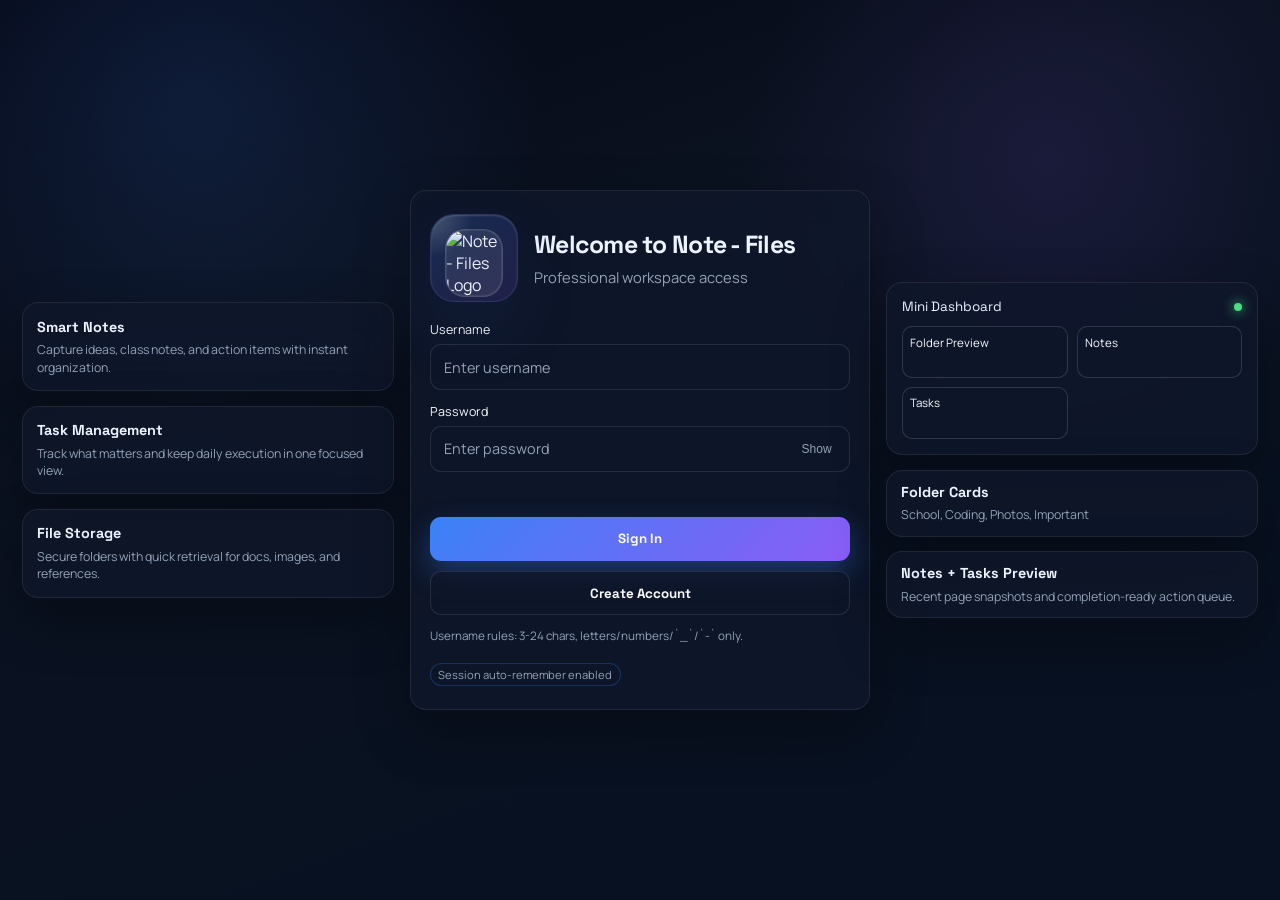
==== login.html @ 5efa76ec "Add files via upload" ====
<!DOCTYPE html>
<html lang="en">
<head>
  <meta charset="UTF-8">
  <meta name="viewport" content="width=device-width, initial-scale=1.0">
  <title>Login - Note Files</title>
  <link rel="preconnect" href="https://fonts.googleapis.com">
  <link rel="preconnect" href="https://fonts.gstatic.com" crossorigin>
  <link href="https://fonts.googleapis.com/css2?family=Space+Grotesk:wght@400;500;600;700&family=Manrope:wght@500;600;700&display=swap" rel="stylesheet">
  <style>
    :root {
      --bg-main: #0f172a;
      --bg-sidebar: #1e293b;
      --bg-cards: #1e293b;
      --bg-inputs: #0f172a;
      --text-primary: #f8fafc;
      --text-secondary: #94a3b8;
      --accent-primary: #6366f1;
      --accent-hover: #4f46e5;
      --border-color: #334155;
      --panel: rgba(30, 41, 59, 0.64);
      --panel-soft: rgba(30, 41, 59, 0.58);
      --stroke: rgba(148, 163, 184, 0.22);
      --text: var(--text-primary);
      --muted: var(--text-secondary);
      --accent: var(--accent-primary);
      --accent-2: var(--accent-hover);
      --danger: #f87171;
      --success: #4ade80;
      --shadow: 0 24px 52px rgba(2, 6, 23, 0.45);
    }
    * { box-sizing: border-box; }
    body {
      margin: 0;
      min-height: 100vh;
      font-family: "Manrope", system-ui, sans-serif;
      color: var(--text);
      background: radial-gradient(1200px 700px at 20% 10%, rgba(99,102,241,0.18), transparent 55%),
                  radial-gradient(900px 650px at 85% 90%, rgba(79,70,229,0.15), transparent 60%),
                  linear-gradient(150deg, #111b31 0%, #0f172a 45%, #0f172a 100%);
      overflow-x: hidden;
    }
    .page {
      min-height: 100vh;
      display: grid;
      grid-template-columns: minmax(220px, 1fr) minmax(320px, 460px) minmax(220px, 1fr);
      align-items: center;
      gap: 1.2rem;
      padding: 1.5rem;
    }
    .side {
      display: grid;
      gap: 0.9rem;
      animation: fadeIn .9s ease both;
    }
    .floating-card, .mini-card, .dashboard-preview, .login-card {
      background: var(--panel-soft);
      border: 1px solid var(--stroke);
      border-radius: 16px;
      box-shadow: var(--shadow);
      backdrop-filter: blur(16px) saturate(115%);
    }
    .floating-card {
      padding: 0.9rem;
      animation: float 6s ease-in-out infinite;
    }
    .floating-card h4, .mini-card h4 {
      margin: 0 0 0.35rem;
      font-size: 0.9rem;
      font-family: "Space Grotesk", sans-serif;
    }
    .floating-card p, .mini-card p {
      margin: 0;
      color: var(--muted);
      font-size: 0.77rem;
      line-height: 1.4;
    }
    .mini-card { padding: 0.75rem 0.9rem; }
    .dashboard-preview { padding: 0.95rem; animation: float 7.2s ease-in-out infinite; }
    .dash-head {
      display: flex; justify-content: space-between; align-items: center; margin-bottom: 0.7rem;
      font-family: "Space Grotesk", sans-serif; font-size: 0.84rem;
    }
    .status {
      width: 8px; height: 8px; border-radius: 50%; background: var(--success);
      box-shadow: 0 0 12px var(--success);
    }
    .dash-grid { display: grid; grid-template-columns: repeat(2, 1fr); gap: 0.55rem; }
    .tile {
      border-radius: 10px;
      border: 1px solid rgba(148, 163, 184, 0.24);
      background: rgba(15, 23, 42, 0.7);
      height: 52px;
      padding: 0.45rem;
      font-size: 0.72rem;
      color: var(--text-primary);
    }
    .login-card {
      padding: 1.45rem 1.2rem;
      animation: fadeIn 0.7s ease both;
      border: 1px solid rgba(148, 163, 184, 0.24);
    }
    .brand {
      display: flex;
      align-items: center;
      gap: 1rem;
      margin-bottom: 1.25rem;
      justify-content: flex-start;
    }
    .logo-wrap {
      width: 82px;
      min-width: 82px;
      height: 82px;
      border-radius: 28px;
      padding: 14px;
      display: grid;
      place-items: center;
      background: linear-gradient(180deg, rgba(99, 102, 241, 0.18), rgba(79, 70, 229, 0.12));
      border: 1px solid rgba(148, 163, 184, 0.18);
      box-shadow: 0 28px 60px rgba(36, 63, 120, 0.18), inset 0 1px 2px rgba(255, 255, 255, 0.16);
      backdrop-filter: blur(20px);
      position: relative;
      overflow: hidden;
      transition: transform .22s ease, box-shadow .22s ease, background .22s ease;
    }
    .logo-wrap::before {
      content: "";
      position: absolute;
      inset: 0;
      border-radius: inherit;
      background: radial-gradient(circle at top left, rgba(255, 255, 255, 0.32), transparent 35%);
      opacity: 0.7;
      pointer-events: none;
    }
    .logo-wrap:hover {
      transform: translateY(-2px);
      box-shadow: 0 34px 72px rgba(36, 63, 120, 0.24), inset 0 1px 2px rgba(255, 255, 255, 0.22);
    }
    .logo {
      width: 100%;
      height: 100%;
      object-fit: contain;
      border-radius: 20px;
      background: rgba(255, 255, 255, 0.08);
      border: 1px solid rgba(255, 255, 255, 0.14);
      box-shadow: inset 0 0 0 1px rgba(255, 255, 255, 0.08);
      transition: transform .22s ease;
    }
    .logo-wrap:hover .logo { transform: scale(1.02); }
    .brand-text h1 {
      margin: 0;
      font-size: 1.55rem;
      font-family: "Space Grotesk", sans-serif;
      letter-spacing: -0.03em;
    }
    .brand-text .sub {
      margin: 0.35rem 0 0;
      color: var(--muted);
      font-size: 0.92rem;
      max-width: 24rem;
      line-height: 1.5;
    }
    .field { margin-bottom: 0.82rem; }
    .label { display: block; margin-bottom: 0.35rem; font-size: 0.78rem; color: var(--text-primary); }
    .input-wrap {
      display: flex; align-items: center; gap: 0.45rem;
      border: 1px solid var(--stroke);
      border-radius: 11px;
      padding: 0 0.7rem;
      background: rgba(15, 23, 42, 0.72);
      transition: border-color .2s ease, box-shadow .2s ease;
    }
    .input-wrap:focus-within {
      border-color: rgba(99,102,241,0.62);
      box-shadow: 0 0 0 3px rgba(99,102,241,0.2), 0 0 20px rgba(99,102,241,0.22);
    }
    input {
      width: 100%;
      height: 44px;
      border: 0;
      outline: 0;
      color: var(--text);
      background: transparent;
      font: inherit;
      font-size: 0.9rem;
    }
    input::placeholder { color: var(--text-secondary); }
    .toggle {
      background: none; border: 0; color: var(--text-secondary); cursor: pointer; font-size: 0.75rem;
    }
    .message {
      min-height: 20px;
      margin: 0.25rem 0 0.75rem;
      font-size: 0.78rem;
      color: var(--danger);
    }
    .message.ok { color: var(--success); }
    .actions {
      display: grid; gap: 0.65rem;
    }
    .btn {
      border: 0;
      border-radius: 11px;
      height: 44px;
      font-weight: 700;
      font-family: "Space Grotesk", sans-serif;
      cursor: pointer;
      transition: transform .18s ease, box-shadow .18s ease, opacity .18s ease;
    }
    .btn:hover { transform: translateY(-1px); }
    .btn-primary {
      color: white;
      background: linear-gradient(135deg, var(--accent-primary), var(--accent-hover));
      box-shadow: 0 10px 30px rgba(99,102,241,0.35);
    }
    .btn-secondary {
      color: var(--text-primary);
      background: rgba(30, 41, 59, 0.58);
      border: 1px solid var(--border-color);
    }
    .hint { margin-top: 0.8rem; font-size: 0.73rem; color: var(--text-secondary); }
    .chip {
      display: inline-block;
      border: 1px solid rgba(99, 102, 241, 0.35);
      padding: 0.18rem 0.45rem;
      border-radius: 999px;
      margin-top: 0.45rem;
      font-size: 0.7rem;
      color: var(--text-secondary);
      background: rgba(15, 23, 42, 0.64);
    }
    .side-right .floating-card:nth-child(2),
    .side-left .floating-card:nth-child(3) { animation-delay: .8s; }
    .side-right .floating-card:nth-child(3),
    .side-left .floating-card:nth-child(2) { animation-delay: 1.4s; }
    @keyframes float {
      0%,100% { transform: translateY(0px); }
      50% { transform: translateY(-7px); }
    }
    @keyframes fadeIn {
      from { opacity: 0; transform: translateY(12px); }
      to { opacity: 1; transform: translateY(0); }
    }
    @media (max-width: 1080px) {
      .page { grid-template-columns: 1fr; gap: 1rem; padding: 1rem; }
      .side { grid-template-columns: repeat(2, minmax(150px, 1fr)); }
      .login-card { order: -1; }
      .brand { flex-direction: column; align-items: center; text-align: center; }
      .brand-text .sub { max-width: 100%; }
    }
    @media (max-width: 650px) {
      .side { grid-template-columns: 1fr; }
      .logo-wrap { width: 72px; height: 72px; min-width: 72px; }
      .brand-text h1 { font-size: 1.35rem; }
      .login-card { padding: 1.3rem 1rem; }
    }
  </style>
  <style>
    :root {
      --bg-deep: #050816;
      --surface: rgba(15, 23, 42, 0.78);
      --surface-soft: rgba(15, 23, 42, 0.64);
      --surface-strong: rgba(10, 16, 29, 0.92);
      --text-main: #edf2ff;
      --text-muted: #94a3b8;
      --accent: #3b82f6;
      --accent-alt: #8b5cf6;
      --accent-cyan: #06b6d4;
      --border: rgba(255, 255, 255, 0.08);
      --radius-xl: 26px;
      --radius-lg: 18px;
    }

    body {
      background: radial-gradient(circle at 15% 12%, rgba(59, 130, 246, 0.14), transparent 26%),
                  radial-gradient(circle at 82% 18%, rgba(139, 92, 246, 0.12), transparent 24%),
                  linear-gradient(160deg, #050816 0%, #0b1220 34%, #071122 100%);
      color: var(--text-main);
    }

    .page {
      padding: 1.35rem;
      gap: 1rem;
    }

    .floating-card,
    .mini-card,
    .dashboard-preview,
    .login-card {
      background: rgba(15, 23, 42, 0.8);
      border: 1px solid rgba(255, 255, 255, 0.08);
      box-shadow: 0 22px 54px rgba(0, 0, 0, 0.32);
      backdrop-filter: blur(18px) saturate(130%);
    }

    .brand {
      gap: 1rem;
      margin-bottom: 1.2rem;
    }

    .logo-wrap {
      width: 88px;
      height: 88px;
      padding: 14px;
      border-radius: 24px;
      background: linear-gradient(145deg, rgba(59, 130, 246, 0.2), rgba(139, 92, 246, 0.16));
      border: 1px solid rgba(255, 255, 255, 0.08);
    }

    .logo-wrap:hover {
      transform: translateY(-1px);
    }

    .brand-text h1 {
      font-size: 1.55rem;
    }

    .input-wrap {
      border: 1px solid rgba(255, 255, 255, 0.1);
      background: rgba(15, 23, 42, 0.78);
    }

    .input-wrap:focus-within {
      border-color: rgba(59, 130, 246, 0.6);
      box-shadow: 0 0 0 3px rgba(59, 130, 246, 0.12);
    }

    input {
      color: var(--text-main);
    }

    .btn-primary {
      background: linear-gradient(135deg, var(--accent), var(--accent-alt));
      box-shadow: 0 12px 28px rgba(59, 130, 246, 0.34);
    }

    .btn-secondary {
      background: rgba(15, 23, 42, 0.78);
      border-color: rgba(255, 255, 255, 0.1);
    }

    .message {
      color: rgba(248, 113, 113, 0.95);
    }

    .chip {
      background: rgba(15, 23, 42, 0.66);
      border-color: rgba(59, 130, 246, 0.25);
    }

    .hint {
      color: var(--text-muted);
    }

    .side-right .floating-card:nth-child(2),
    .side-left .floating-card:nth-child(3) {
      animation-delay: 0.8s;
    }

    .side-right .floating-card:nth-child(3),
    .side-left .floating-card:nth-child(2) {
      animation-delay: 1.4s;
    }

    @media (max-width: 1080px) {
      .page { padding: 1rem; }
      .side { grid-template-columns: repeat(2, minmax(140px, 1fr)); }
    }

    @media (max-width: 650px) {
      .brand-text h1 { font-size: 1.35rem; }
      .login-card { padding: 1.25rem 0.95rem; }
    }
  </style>
</head>
<body>
  <main class="page">
    <section class="side side-left">
      <article class="floating-card">
        <h4>Smart Notes</h4>
        <p>Capture ideas, class notes, and action items with instant organization.</p>
      </article>
      <article class="floating-card">
        <h4>Task Management</h4>
        <p>Track what matters and keep daily execution in one focused view.</p>
      </article>
      <article class="floating-card">
        <h4>File Storage</h4>
        <p>Secure folders with quick retrieval for docs, images, and references.</p>
      </article>
    </section>

    <section class="login-card">
      <div class="brand">
        <div class="logo-wrap">
          <img src="assets/images/logo.png" alt="Note - Files Logo" class="logo">
        </div>
        <div class="brand-text">
          <h1>Welcome to Note - Files</h1>
          <p class="sub">Professional workspace access</p>
        </div>
      </div>

      <form id="authForm" novalidate>
        <div class="field">
          <label class="label" for="username">Username</label>
          <div class="input-wrap">
            <input type="text" id="username" autocomplete="username" placeholder="Enter username" required>
          </div>
        </div>

        <div class="field">
          <label class="label" for="password">Password</label>
          <div class="input-wrap">
            <input type="password" id="password" autocomplete="current-password" placeholder="Enter password" required>
            <button type="button" class="toggle" id="togglePassword" aria-label="Show password">Show</button>
          </div>
        </div>

        <p id="authMessage" class="message" role="status" aria-live="polite"></p>

        <div class="actions">
          <button type="button" id="loginBtn" class="btn btn-primary">Sign In</button>
          <button type="button" id="signupBtn" class="btn btn-secondary">Create Account</button>
        </div>
      </form>

      <p class="hint">Username rules: 3-24 chars, letters/numbers/`_`/`-` only.</p>
      <span class="chip">Session auto-remember enabled</span>
    </section>

    <section class="side side-right">
      <article class="dashboard-preview">
        <div class="dash-head">Mini Dashboard <span class="status"></span></div>
        <div class="dash-grid">
          <div class="tile">Folder Preview</div>
          <div class="tile">Notes</div>
          <div class="tile">Tasks</div>
        </div>
      </article>
      <article class="mini-card">
        <h4>Folder Cards</h4>
        <p>School, Coding, Photos, Important</p>
      </article>
      <article class="mini-card">
        <h4>Notes + Tasks Preview</h4>
        <p>Recent page snapshots and completion-ready action queue.</p>
      </article>
    </section>
  </main>

  <script>
    const USER_STORE_KEY = "notepilot:auth:accounts:v1";
    const SESSION_KEY = "notepilot:auth:active-user:v1";
    const USER_DATA_PREFIX = "notepilot:userdata:";
    const LEGACY_USERNAME_KEY = "username";
    const LEGACY_PASSWORD_KEY = "password";

    const usernameInput = document.getElementById("username");
    const passwordInput = document.getElementById("password");
    const loginBtn = document.getElementById("loginBtn");
    const signupBtn = document.getElementById("signupBtn");
    const togglePassword = document.getElementById("togglePassword");
    const authMessage = document.getElementById("authMessage");

    function readAccounts() {
      try {
        const parsed = JSON.parse(localStorage.getItem(USER_STORE_KEY) || "[]");
        return Array.isArray(parsed) ? parsed : [];
      } catch {
        return [];
      }
    }

    function writeAccounts(accounts) {
      localStorage.setItem(USER_STORE_KEY, JSON.stringify(accounts));
    }

    function normalizeUsername(value) {
      return String(value || "").trim().toLowerCase();
    }

    function validateUsername(value) {
      const raw = String(value || "").trim();
      if (raw.length < 3 || raw.length > 24) {
        return "Username must be 3 to 24 characters.";
      }
      if (!/^[a-zA-Z0-9_-]+$/.test(raw)) {
        return "Use only letters, numbers, underscore, or hyphen.";
      }
      return "";
    }

    function setMessage(text, ok = false) {
      authMessage.textContent = text;
      authMessage.classList.toggle("ok", ok);
    }

    function ensureUserDataBucket(username) {
      const key = `${USER_DATA_PREFIX}${normalizeUsername(username)}`;
      if (!localStorage.getItem(key)) {
        localStorage.setItem(key, JSON.stringify({ createdAt: Date.now() }));
      }
    }

    function startSession(username) {
      localStorage.setItem(SESSION_KEY, username);
      localStorage.setItem(LEGACY_USERNAME_KEY, username);
      ensureUserDataBucket(username);
    }

    function migrateLegacyAccount() {
      const legacyUser = String(localStorage.getItem(LEGACY_USERNAME_KEY) || "").trim();
      const legacyPass = String(localStorage.getItem(LEGACY_PASSWORD_KEY) || "");

      if (!legacyUser || !legacyPass) return;

      const usernameIssue = validateUsername(legacyUser);
      if (usernameIssue) return;

      const accounts = readAccounts();
      const normalized = normalizeUsername(legacyUser);
      const exists = accounts.some((account) => normalizeUsername(account.username) === normalized);

      if (!exists) {
        accounts.push({
          username: legacyUser,
          password: legacyPass,
          createdAt: Date.now(),
          migratedFromLegacy: true
        });
        writeAccounts(accounts);
      }
      ensureUserDataBucket(legacyUser);
    }

    function tryAutoRedirect() {
      const active = localStorage.getItem(SESSION_KEY);
      if (active) {
        localStorage.setItem(LEGACY_USERNAME_KEY, active);
        window.location.href = "index.html";
      }
    }

    function createAccount() {
      const username = usernameInput.value.trim();
      const password = passwordInput.value;

      const usernameIssue = validateUsername(username);
      if (usernameIssue) {
        setMessage(usernameIssue);
        return;
      }
      if (password.length < 4) {
        setMessage("Password must be at least 4 characters.");
        return;
      }

      const accounts = readAccounts();
      const normalized = normalizeUsername(username);
      const exists = accounts.some((account) => normalizeUsername(account.username) === normalized);
      if (exists) {
        setMessage("That username already exists. Try signing in.");
        return;
      }

      accounts.push({ username, password, createdAt: Date.now() });
      writeAccounts(accounts);

      localStorage.setItem(LEGACY_USERNAME_KEY, username);
      localStorage.setItem(LEGACY_PASSWORD_KEY, password);
      startSession(username);

      setMessage("Account created. Redirecting...", true);
      setTimeout(() => { window.location.href = "index.html"; }, 420);
    }

    function signIn() {
      const username = usernameInput.value.trim();
      const password = passwordInput.value;

      const usernameIssue = validateUsername(username);
      if (usernameIssue) {
        setMessage(usernameIssue);
        return;
      }
      if (!password) {
        setMessage("Enter your password.");
        return;
      }

      const accounts = readAccounts();
      const normalized = normalizeUsername(username);
      const match = accounts.find((account) => normalizeUsername(account.username) === normalized && account.password === password);

      if (!match) {
        setMessage("Invalid username or password.");
        return;
      }

      startSession(match.username);
      setMessage("Sign in successful. Redirecting...", true);
      setTimeout(() => { window.location.href = "index.html"; }, 350);
    }

    togglePassword.addEventListener("click", () => {
      const showing = passwordInput.type === "text";
      passwordInput.type = showing ? "password" : "text";
      togglePassword.textContent = showing ? "Show" : "Hide";
      togglePassword.setAttribute("aria-label", showing ? "Show password" : "Hide password");
    });

    loginBtn.addEventListener("click", signIn);
    signupBtn.addEventListener("click", createAccount);

    document.getElementById("authForm").addEventListener("submit", (event) => {
      event.preventDefault();
      signIn();
    });

    passwordInput.addEventListener("keydown", (event) => {
      if (event.key === "Enter") {
        event.preventDefault();
        signIn();
      }
    });

    migrateLegacyAccount();
    tryAutoRedirect();
  </script>
</body>
</html>
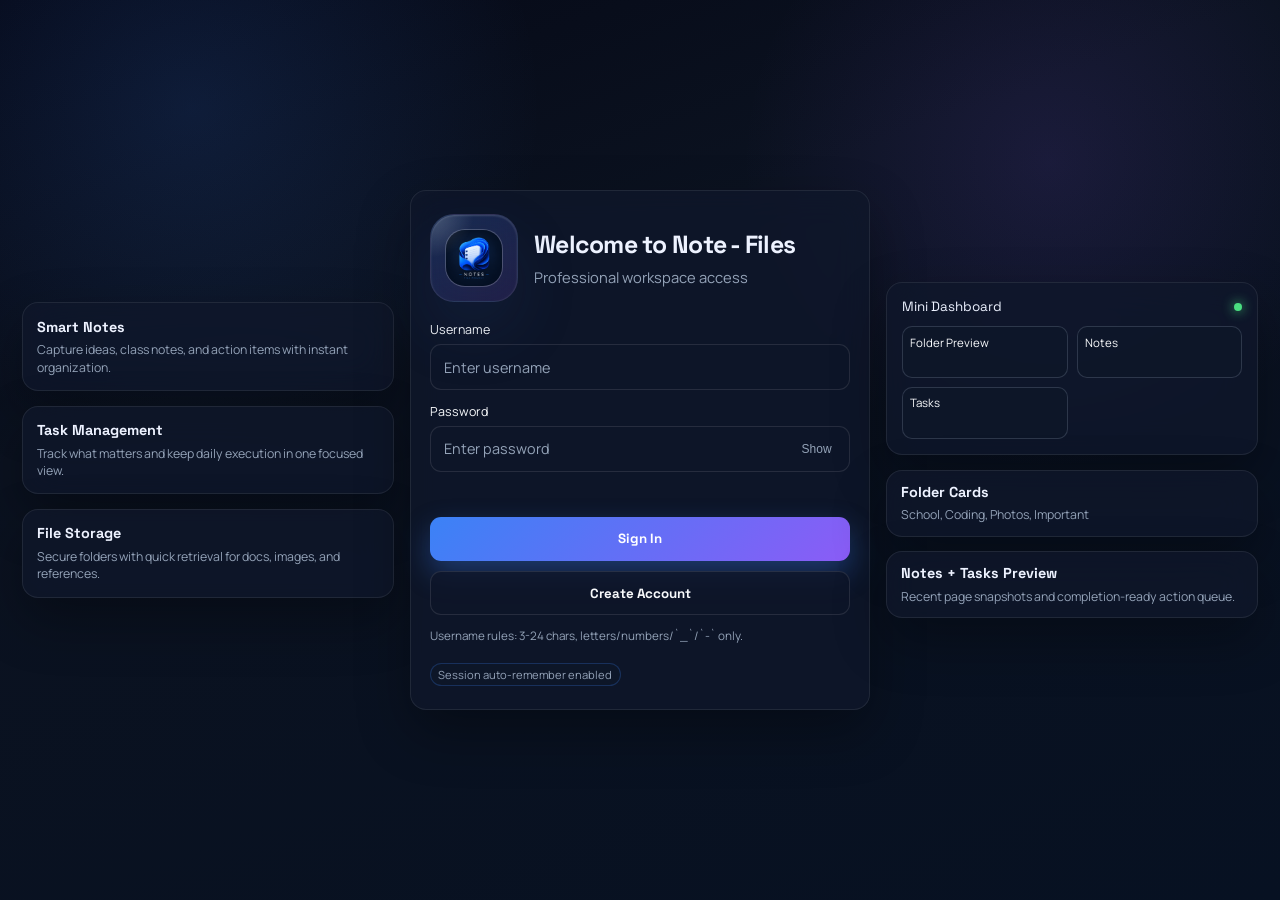
==== commit d0d3556b: "Fix published logo asset paths" ====
--- a/login.html
+++ b/login.html
@@ -393,7 +393,7 @@
     <section class="login-card">
       <div class="brand">
         <div class="logo-wrap">
-          <img src="assets/images/logo.png" alt="Note - Files Logo" class="logo">
+          <img src="logo.png" alt="Note - Files Logo" class="logo">
         </div>
         <div class="brand-text">
           <h1>Welcome to Note - Files</h1>
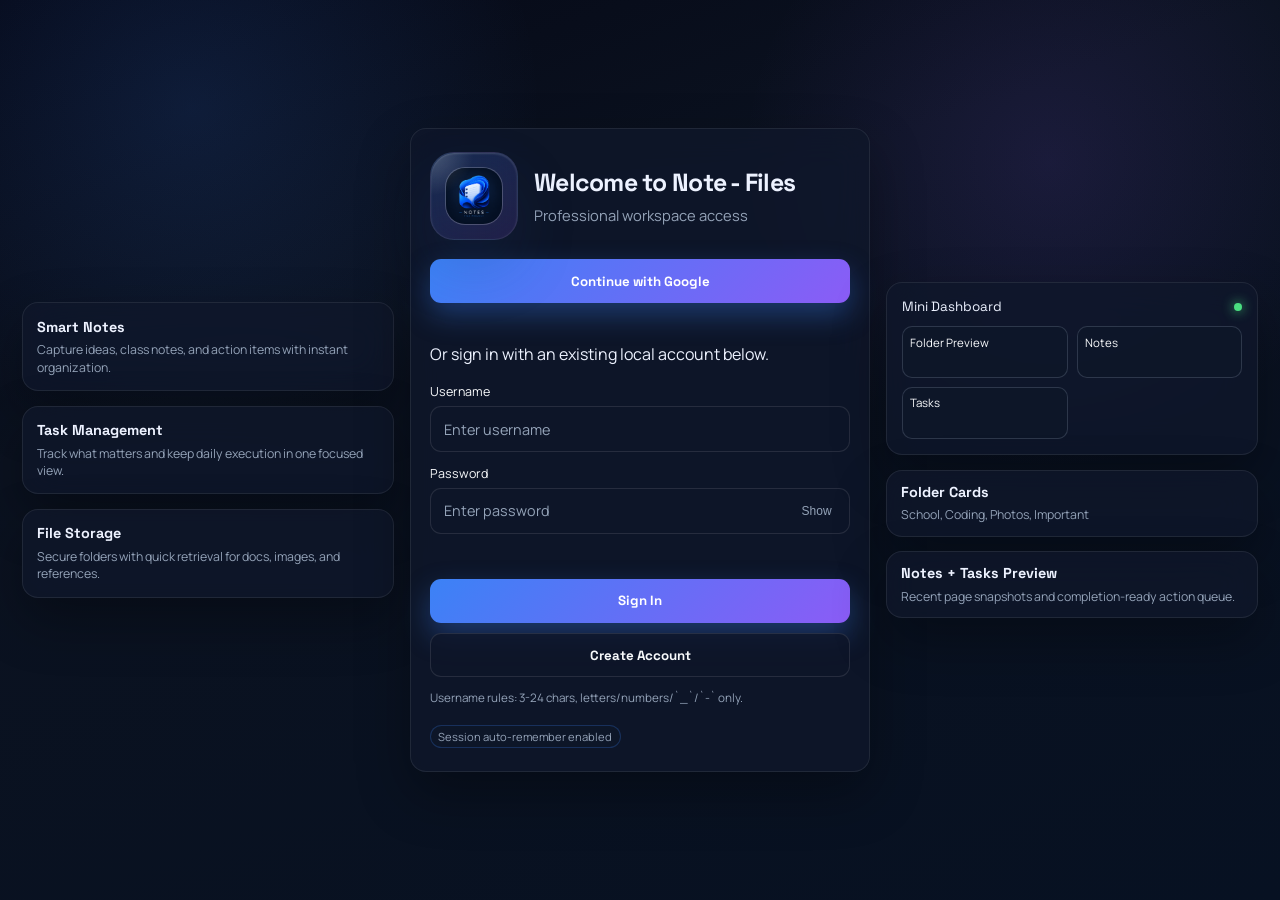
==== commit 54ae3cd4: "Add Google sign-in through Supabase to Notes and Files" ====
--- a/login.html
+++ b/login.html
@@ -401,7 +401,7 @@
         </div>
       </div>
 
-      <form id="authForm" novalidate>
+      <div style="margin:18px 0"><button type="button" id="googleSignIn" class="btn btn-primary" style="width:100%">Continue with Google</button><p id="googleStatus" class="message" role="status"></p><p class="sub">Or sign in with an existing local account below.</p></div><form id="authForm" novalidate>
         <div class="field">
           <label class="label" for="username">Username</label>
           <div class="input-wrap">
@@ -628,5 +628,5 @@
     migrateLegacyAccount();
     tryAutoRedirect();
   </script>
-</body>
+<script type="module">\nimport {createClient} from "https://esm.sh/@supabase/supabase-js@2.49.10";\nconst client=createClient("https://hnsjeoauzresxkbfrodu.supabase.co","sb_publishable_0D0se4u5F0n6z9Xgx3sUQg_o96wTS58");\nconst status=document.getElementById("googleStatus");\ndocument.getElementById("googleSignIn").onclick=async()=>{status.textContent="Opening Google sign-in…";const {error}=await client.auth.signInWithOAuth({provider:"google",options:{redirectTo:location.origin+location.pathname}});if(error)status.textContent=error.message};\nconst {data:{session}}=await client.auth.getSession();if(session?.user){const username="google-"+session.user.id;localStorage.setItem("notepilot:auth:active-user:v1",username);localStorage.setItem("username",username);location.replace("index.html")}\n</script></body>
 </html>
